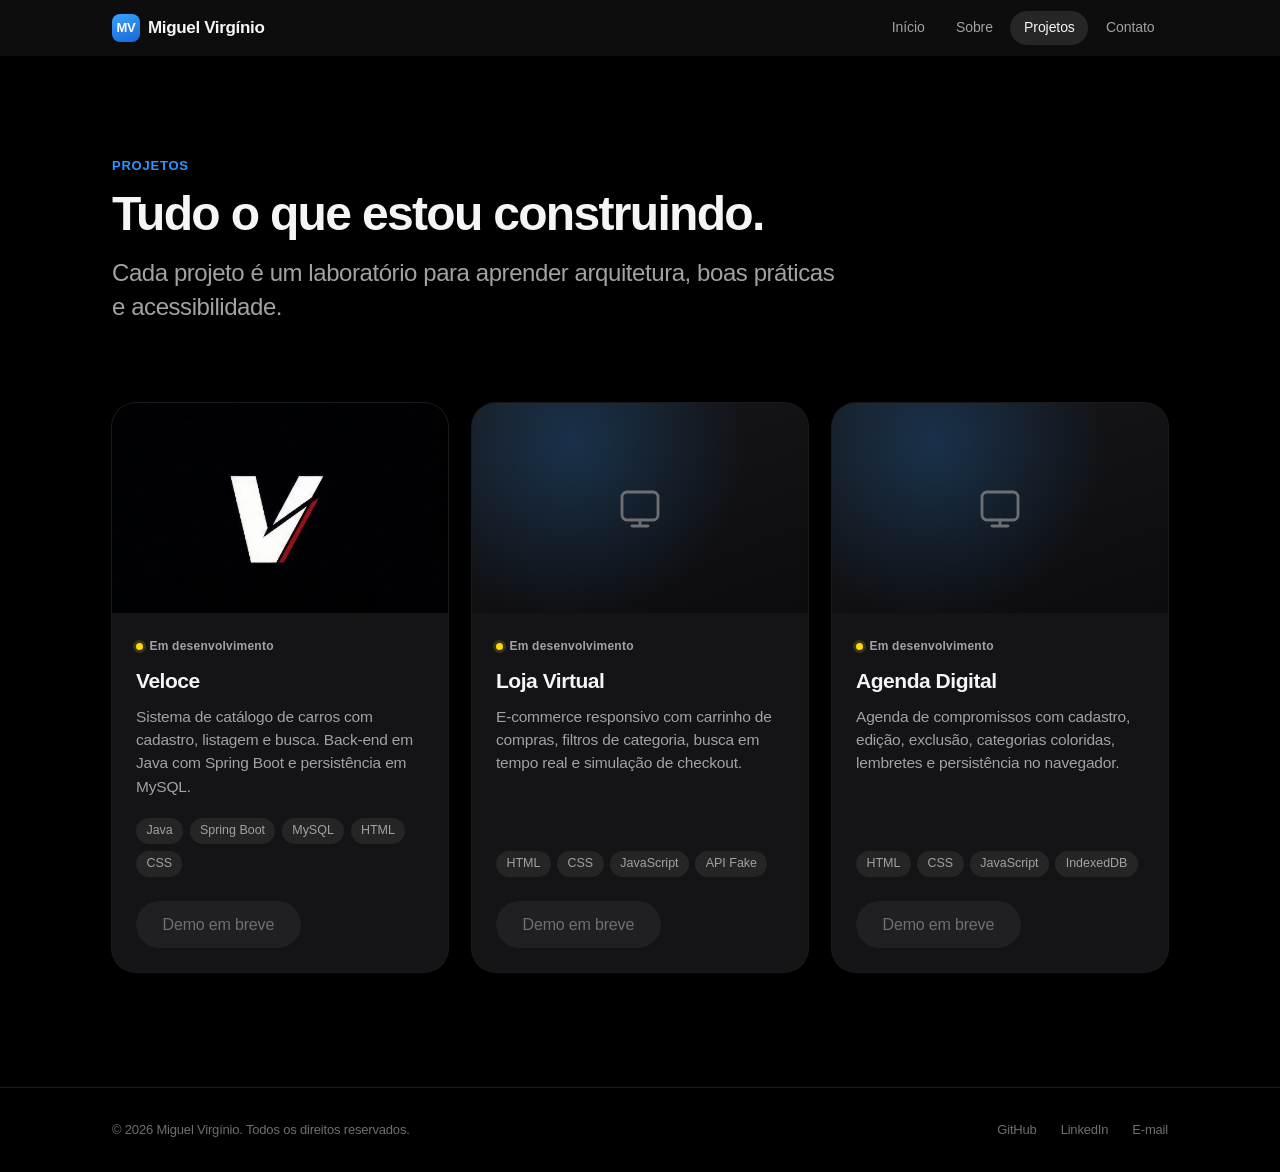
==== projetos.html @ d48370ce "feat: add initial portfolio structure with HTML, CSS, and JavaScript - Created index.html for the ma" ====
<!DOCTYPE html>
<html lang="pt-BR">
<head>
  <meta charset="UTF-8">
  <meta name="viewport" content="width=device-width, initial-scale=1, viewport-fit=cover">
  <title>Projetos | Miguel Virgínio</title>
  <meta name="description" content="Projetos de Miguel Virgínio: Veloce, Loja Virtual e Agenda Digital, com Java, Spring Boot, HTML, CSS e JavaScript.">
  <meta name="author" content="Miguel Virgínio">
  <meta name="theme-color" content="#000000">
  <meta property="og:type" content="website">
  <meta property="og:title" content="Projetos | Miguel Virgínio">
  <meta property="og:description" content="Projetos de Miguel Virgínio: Veloce, Loja Virtual e Agenda Digital, com Java, Spring Boot, HTML, CSS e JavaScript.">
  <meta property="og:locale" content="pt_BR">
  <link rel="icon" href="data:image/svg+xml,%3Csvg xmlns='http://www.w3.org/2000/svg' viewBox='0 0 64 64'%3E%3Crect width='64' height='64' rx='15' fill='%231766d6'/%3E%3Ctext x='32' y='43' font-family='-apple-system,Helvetica,Arial,sans-serif' font-size='30' font-weight='700' text-anchor='middle' fill='white'%3EMV%3C/text%3E%3C/svg%3E">
  <link rel="stylesheet" href="css/style.css">
  <link rel="stylesheet" href="css/responsive.css">
  <script>document.documentElement.classList.add('js');</script>
</head><body>
  <a class="skip-link" href="#conteudo">Pular para o conteúdo</a>

  <header class="header">
    <nav class="navbar" aria-label="Principal">
      <div class="logo">
        <a href="index.html" aria-label="Miguel Virgínio — página inicial"><span class="logo-mark" aria-hidden="true">MV</span>Miguel Virgínio</a>
      </div>

      <button class="menu-toggle" id="menuToggle" aria-label="Abrir menu" aria-expanded="false" aria-controls="navLinks">
        <svg viewBox="0 0 20 20" fill="none" stroke="currentColor" stroke-width="1.6" stroke-linecap="round" aria-hidden="true">
          <line class="linha l1" x1="3" y1="6.5" x2="17" y2="6.5"/>
          <line class="linha l2" x1="3" y1="13.5" x2="17" y2="13.5"/>
        </svg>
      </button>

      <ul class="nav-links" id="navLinks">
        <li><a href="index.html">Início</a></li>
        <li><a href="sobre.html">Sobre</a></li>
        <li><a href="projetos.html" class="active" aria-current="page">Projetos</a></li>
        <li><a href="contato.html">Contato</a></li>
      </ul>
    </nav>
  </header>

  <main id="conteudo">

    <section class="pagina-topo">
      <div class="container">
        <div class="secao-cabecalho" style="margin-bottom:0">
          <span class="eyebrow">Projetos</span>
          <h1 class="title">Tudo o que estou construindo.</h1>
          <p class="lead">Cada projeto é um laboratório para aprender arquitetura, boas práticas e acessibilidade.</p>
        </div>
      </div>
    </section>

    <section class="secao" style="padding-top:clamp(2rem,4vw,3rem)" id="projetos">
      <div class="container">
        <div class="cards-container">
        <article class="card revelar">
          <div class="card-img"><img src="img/veloce.jpg" alt="Logotipo do projeto Veloce" width="600" height="375" loading="lazy" decoding="async"></div>
          <div class="card-conteudo">
            <span class="status">Em desenvolvimento</span>
            <h3>Veloce</h3>
            <p>Sistema de catálogo de carros com cadastro, listagem e busca. Back-end em Java com Spring Boot e persistência em MySQL.</p>
            <div class="tags">
            <span class="tag">Java</span>
            <span class="tag">Spring Boot</span>
            <span class="tag">MySQL</span>
            <span class="tag">HTML</span>
            <span class="tag">CSS</span>
            </div>
          <div class="card-botoes"><a class="btn btn-secondary" aria-disabled="true" role="link">Demo em breve</a></div>
          </div>
        </article>
        <article class="card revelar">
          <div class="card-img placeholder" role="img" aria-label="Pré-visualização em breve"><svg viewBox="0 0 24 24" fill="none" stroke="currentColor" stroke-width="1.4" stroke-linecap="round" stroke-linejoin="round" aria-hidden="true"><rect x="3" y="4" width="18" height="14" rx="2.5"/><path d="M8 21h8M12 18v3"/></svg></div>
          <div class="card-conteudo">
            <span class="status">Em desenvolvimento</span>
            <h3>Loja Virtual</h3>
            <p>E-commerce responsivo com carrinho de compras, filtros de categoria, busca em tempo real e simulação de checkout.</p>
            <div class="tags">
            <span class="tag">HTML</span>
            <span class="tag">CSS</span>
            <span class="tag">JavaScript</span>
            <span class="tag">API Fake</span>
            </div>
          <div class="card-botoes"><a class="btn btn-secondary" aria-disabled="true" role="link">Demo em breve</a></div>
          </div>
        </article>
        <article class="card revelar">
          <div class="card-img placeholder" role="img" aria-label="Pré-visualização em breve"><svg viewBox="0 0 24 24" fill="none" stroke="currentColor" stroke-width="1.4" stroke-linecap="round" stroke-linejoin="round" aria-hidden="true"><rect x="3" y="4" width="18" height="14" rx="2.5"/><path d="M8 21h8M12 18v3"/></svg></div>
          <div class="card-conteudo">
            <span class="status">Em desenvolvimento</span>
            <h3>Agenda Digital</h3>
            <p>Agenda de compromissos com cadastro, edição, exclusão, categorias coloridas, lembretes e persistência no navegador.</p>
            <div class="tags">
            <span class="tag">HTML</span>
            <span class="tag">CSS</span>
            <span class="tag">JavaScript</span>
            <span class="tag">IndexedDB</span>
            </div>
          <div class="card-botoes"><a class="btn btn-secondary" aria-disabled="true" role="link">Demo em breve</a></div>
          </div>
        </article>
        </div>
      </div>
    </section>

  </main>

  <footer class="footer">
    <div class="container">
      <p>&copy; 2026 Miguel Virgínio. Todos os direitos reservados.</p>
      <div class="footer-links">
        <a href="https://github.com/MiguelVirginio" target="_blank" rel="noopener noreferrer">GitHub</a>
        <a href="https://linkedin.com/in/miguel-virginio" target="_blank" rel="noopener noreferrer">LinkedIn</a>
        <a href="mailto:contact.miguelvirginio@gmail.com">E-mail</a>
      </div>
    </div>
  </footer>

  <button class="btn-topo" id="btnTopo" aria-label="Voltar ao topo">
    <svg viewBox="0 0 20 20" fill="none" stroke="currentColor" stroke-width="2" stroke-linecap="round" stroke-linejoin="round" aria-hidden="true"><path d="M10 16V4M4.5 9.5 10 4l5.5 5.5"/></svg>
  </button>

  <script src="js/script.js"></script>
</body>
</html>
---- css/style.css ----
/* ==========================================================================
   Portfólio — Miguel Virgínio
   Design system inspirado nos princípios da Apple: tipografia do sistema,
   materiais translúcidos, hierarquia por espaço/peso e movimento com resposta
   imediata. Tokens primeiro, componentes depois.
   ========================================================================== */

/* ---------- 1. Tokens ---------- */
:root {
  color-scheme: dark;

  /* Superfícies (neutros, sem saturação) */
  --bg:          #000000;
  --bg-elevated: #0b0b0d;
  --surface:     #141416;
  --surface-2:   #1c1c1f;
  --line:        rgba(255, 255, 255, 0.10);
  --line-strong: rgba(255, 255, 255, 0.18);

  /* Texto */
  --text:        #f5f5f7;
  --text-2:      #a1a1a6;
  --text-3:      #6e6e73;

  /* Acento único e contido */
  --accent:      #2997ff;
  --accent-hover:#52adff;
  --accent-soft: rgba(41, 151, 255, 0.14);
  --success:     #30d158;
  --danger:      #ff453a;

  /* Tipografia: fonte do sistema (SF Pro no Apple, Segoe UI/Roboto nos demais) */
  --font: -apple-system, BlinkMacSystemFont, "SF Pro Text", "SF Pro Display",
          "Inter", "Segoe UI", Roboto, "Helvetica Neue", Arial, sans-serif;
  --font-mono: ui-monospace, "SF Mono", "JetBrains Mono", Menlo, Consolas, monospace;

  /* Escala de espaçamento (rem, respeita o tamanho de texto do usuário) */
  --s-1: 0.25rem; --s-2: 0.5rem;  --s-3: 0.75rem; --s-4: 1rem;
  --s-5: 1.5rem;  --s-6: 2rem;    --s-7: 3rem;    --s-8: 5rem;  --s-9: 8rem;

  --radius-s: 10px;
  --radius-m: 16px;
  --radius-l: 24px;
  --radius-pill: 999px;

  --nav-h: 3.5rem;
  --container: 1120px;

  /* Movimento: curva de desaceleração suave (entra rápido, assenta devagar) */
  --ease: cubic-bezier(0.22, 1, 0.36, 1);
  --t-fast: 140ms;
  --t-base: 420ms;

  --material: rgba(18, 18, 20, 0.72);
}

/* ---------- 2. Base ---------- */
*, *::before, *::after { box-sizing: border-box; margin: 0; padding: 0; }

html {
  -webkit-text-size-adjust: 100%;
  scroll-behavior: smooth;
  scroll-padding-top: calc(var(--nav-h) + 1rem);
}

body {
  font: 400 1.0625rem/1.55 var(--font);
  letter-spacing: -0.011em;
  background: var(--bg);
  color: var(--text);
  min-height: 100vh;
  display: flex;
  flex-direction: column;
  -webkit-font-smoothing: antialiased;
  -moz-osx-font-smoothing: grayscale;
  text-rendering: optimizeLegibility;
}

main { flex: 1; }
img  { max-width: 100%; display: block; }
a    { color: inherit; text-decoration: none; }
ul   { list-style: none; }
button { font: inherit; color: inherit; }

::selection { background: var(--accent); color: #fff; }

:focus-visible {
  outline: 2px solid var(--accent);
  outline-offset: 3px;
  border-radius: 6px;
}

.sr-only {
  position: absolute; width: 1px; height: 1px; margin: -1px; padding: 0;
  overflow: hidden; clip: rect(0 0 0 0); white-space: nowrap; border: 0;
}

.skip-link {
  position: absolute; left: var(--s-4); top: -4rem; z-index: 2000;
  background: var(--accent); color: #fff; padding: var(--s-3) var(--s-4);
  border-radius: var(--radius-s); font-weight: 600;
  transition: top var(--t-fast) var(--ease);
}
.skip-link:focus { top: var(--s-4); }

.container {
  width: 100%;
  max-width: var(--container);
  margin-inline: auto;
  padding-inline: clamp(1.25rem, 4vw, 2rem);
}

/* ---------- 3. Tipografia ---------- */
/* Tracking e leading dependem do tamanho: grande = mais apertado */
h1, h2, h3 { font-weight: 600; color: var(--text); text-wrap: balance; }

.display {
  font-size: clamp(2.75rem, 8vw, 5.5rem);
  line-height: 1.02;
  letter-spacing: -0.045em;
  font-weight: 700;
  font-optical-sizing: auto;
}

.title {
  font-size: clamp(2rem, 4.5vw, 3rem);
  line-height: 1.08;
  letter-spacing: -0.035em;
  font-weight: 700;
}

h3 { font-size: 1.3125rem; line-height: 1.2; letter-spacing: -0.022em; }

.eyebrow {
  display: inline-block;
  font-size: 0.8125rem;
  font-weight: 600;
  letter-spacing: 0.06em;
  text-transform: uppercase;
  color: var(--accent);
  margin-bottom: var(--s-3);
}

.lead {
  font-size: clamp(1.1875rem, 2.2vw, 1.5rem);
  line-height: 1.4;
  letter-spacing: -0.018em;
  color: var(--text-2);
  text-wrap: pretty;
}

.muted { color: var(--text-2); }

/* ---------- 4. Navegação (material translúcido) ---------- */
.header {
  position: sticky;
  top: 0;
  z-index: 1000;
  height: var(--nav-h);
  background: var(--material);
  -webkit-backdrop-filter: saturate(180%) blur(22px);
  backdrop-filter: saturate(180%) blur(22px);
  /* Em vez de uma borda dura: um fio de luz que só aparece ao rolar */
  box-shadow: 0 1px 0 transparent;
  transition: box-shadow var(--t-base) var(--ease);
}
.header.rolou { box-shadow: 0 1px 0 var(--line); }

.navbar {
  height: 100%;
  display: flex;
  align-items: center;
  justify-content: space-between;
  max-width: var(--container);
  margin-inline: auto;
  padding-inline: clamp(1.25rem, 4vw, 2rem);
}

.logo a {
  display: inline-flex;
  align-items: center;
  gap: var(--s-2);
  font-size: 1.0625rem;
  font-weight: 600;
  letter-spacing: -0.02em;
  color: var(--text);
}
.logo-mark {
  display: grid; place-items: center;
  width: 1.75rem; height: 1.75rem;
  border-radius: 8px;
  background: linear-gradient(160deg, #3aa3ff, #1766d6);
  color: #fff; font-size: 0.8125rem; font-weight: 700; letter-spacing: -0.02em;
}

.nav-links { display: flex; gap: var(--s-1); align-items: center; }

.nav-links a {
  display: block;
  padding: 0.4rem 0.85rem;
  font-size: 0.875rem;
  letter-spacing: -0.006em;
  color: var(--text-2);
  border-radius: var(--radius-pill);
  transition: color var(--t-fast) ease-out, background-color var(--t-fast) ease-out;
}
.nav-links a:hover { color: var(--text); }
.nav-links a.active { color: var(--text); background: rgba(255, 255, 255, 0.10); }

.menu-toggle {
  display: none;
  width: 2.5rem; height: 2.5rem;
  background: none; border: 0; border-radius: 50%;
  cursor: pointer;
  place-items: center;
  margin-right: -0.5rem;
}
.menu-toggle svg { width: 20px; height: 20px; }
.menu-toggle .linha { transition: transform var(--t-base) var(--ease), opacity var(--t-fast) ease; transform-origin: center; }
.menu-toggle[aria-expanded="true"] .l1 { transform: translateY(4px) rotate(45deg); }
.menu-toggle[aria-expanded="true"] .l2 { transform: translateY(-4px) rotate(-45deg); }

/* ---------- 5. Botões ---------- */
.btn {
  display: inline-flex;
  align-items: center;
  justify-content: center;
  gap: var(--s-2);
  padding: 0.8rem 1.6rem;
  border-radius: var(--radius-pill);
  border: 1px solid transparent;
  font-size: 1rem;
  font-weight: 500;
  letter-spacing: -0.011em;
  line-height: 1.2;
  cursor: pointer;
  transition: background-color var(--t-fast) ease-out,
              border-color var(--t-fast) ease-out,
              transform var(--t-fast) ease-out;
  -webkit-tap-highlight-color: transparent;
  touch-action: manipulation;
}
/* Feedback imediato no toque, não só ao soltar */
.btn:active { transform: scale(0.97); }

.btn-primary { background: var(--accent); color: #fff; }
.btn-primary:hover { background: var(--accent-hover); }

.btn-secondary { background: rgba(255, 255, 255, 0.09); color: var(--text); }
.btn-secondary:hover { background: rgba(255, 255, 255, 0.15); }

.btn-ghost { color: var(--accent); padding-inline: 0.25rem; }
.btn-ghost:hover { color: var(--accent-hover); }
.btn-ghost .seta { transition: transform var(--t-base) var(--ease); }
.btn-ghost:hover .seta { transform: translateX(3px); }

.btn[aria-disabled="true"] {
  color: var(--text-3);
  background: rgba(255, 255, 255, 0.05);
  cursor: default;
  pointer-events: none;
}

/* ---------- 6. Hero ---------- */
.hero {
  position: relative;
  isolation: isolate;
  min-height: calc(100svh - var(--nav-h));
  display: grid;
  place-items: center;
  text-align: center;
  padding: var(--s-8) 0;
  overflow: hidden;
}
/* Brilho estático e discreto (sem movimento de fundo) */
.hero::before {
  content: "";
  position: absolute; inset: 0; z-index: -1;
  background:
    radial-gradient(60rem 32rem at 50% -8%, rgba(41, 151, 255, 0.20), transparent 70%);
}

.hero-content { max-width: 52rem; }

.foto-perfil {
  width: 7.5rem; height: 7.5rem;
  margin: 0 auto var(--s-6);
  border-radius: 50%;
  object-fit: cover;
  object-position: 50% 30%;
  box-shadow: 0 0 0 1px var(--line-strong), 0 18px 50px rgba(0, 0, 0, 0.55);
}

.hero .display { margin-bottom: var(--s-5); }
.hero .lead { max-width: 36rem; margin: 0 auto var(--s-6); }

.hero-acoes {
  display: flex; flex-wrap: wrap; gap: var(--s-3);
  justify-content: center;
}

.hero-meta {
  margin-top: var(--s-7);
  display: flex; flex-wrap: wrap; gap: var(--s-2) var(--s-5);
  justify-content: center;
  font-size: 0.875rem;
  color: var(--text-3);
}
.hero-meta span { display: inline-flex; align-items: center; gap: var(--s-2); }
.hero-meta span::before {
  content: ""; width: 5px; height: 5px; border-radius: 50%; background: var(--text-3);
}

/* ---------- 7. Seções ---------- */
.secao { padding: clamp(4rem, 9vw, var(--s-9)) 0; }
.secao-alt { background: var(--bg-elevated); }

.secao-cabecalho {
  max-width: 40rem;
  margin-bottom: clamp(2.5rem, 5vw, var(--s-7));
}
.secao-cabecalho .lead { margin-top: var(--s-4); }
.secao-cabecalho-centro { margin-inline: auto; text-align: center; }

.pagina-topo { padding: clamp(3.5rem, 8vw, 6rem) 0 clamp(1.5rem, 3vw, 2rem); }

/* ---------- 8. Cards de projeto ---------- */
.cards-container {
  display: grid;
  grid-template-columns: repeat(auto-fill, minmax(min(100%, 19rem), 1fr));
  gap: var(--s-5);
}

.card {
  display: flex;
  flex-direction: column;
  background: var(--surface);
  border-radius: var(--radius-l);
  overflow: hidden;
  box-shadow: 0 0 0 1px var(--line);
  transition: transform var(--t-base) var(--ease),
              box-shadow var(--t-base) var(--ease),
              background-color var(--t-base) var(--ease);
}
.card:hover {
  transform: translateY(-4px);
  background: var(--surface-2);
  box-shadow: 0 0 0 1px var(--line-strong), 0 24px 48px rgba(0, 0, 0, 0.45);
}
.card:active { transform: translateY(-2px) scale(0.995); transition-duration: var(--t-fast); }

.card-img {
  position: relative;
  aspect-ratio: 16 / 10;
  background: #000;
  overflow: hidden;
  display: grid; place-items: center;
}
.card-img img {
  width: 100%; height: 100%;
  object-fit: cover;
  transition: transform 700ms var(--ease);
}
.card:hover .card-img img { transform: scale(1.04); }

/* Placeholder consistente para projetos ainda sem imagem */
.card-img.placeholder {
  background:
    radial-gradient(circle at 30% 20%, rgba(41, 151, 255, 0.22), transparent 60%),
    linear-gradient(160deg, #17171a, #0c0c0e);
}
.card-img.placeholder svg { width: 3rem; height: 3rem; color: var(--text-3); }

.card-conteudo {
  display: flex; flex-direction: column;
  gap: var(--s-3);
  padding: var(--s-5);
  flex: 1;
}

.status {
  display: inline-flex; align-items: center; gap: 0.4rem;
  width: fit-content;
  font-size: 0.75rem; font-weight: 600; letter-spacing: 0.02em;
  color: var(--text-2);
}
.status::before {
  content: ""; width: 7px; height: 7px; border-radius: 50%;
  background: #ffd60a;
  box-shadow: 0 0 0 3px rgba(255, 214, 10, 0.16);
}

.card p { color: var(--text-2); font-size: 0.9688rem; line-height: 1.5; }

.tags { display: flex; flex-wrap: wrap; gap: 0.4rem; margin-top: auto; padding-top: var(--s-2); }
.tag {
  padding: 0.22rem 0.65rem;
  border-radius: var(--radius-pill);
  background: rgba(255, 255, 255, 0.07);
  color: var(--text-2);
  font-size: 0.78rem;
  font-weight: 500;
  letter-spacing: 0;
}

.card-botoes { display: flex; gap: var(--s-3); padding-top: var(--s-3); }

.cta-centro { display: flex; justify-content: center; margin-top: var(--s-7); }

/* ---------- 9. Sobre ---------- */
.bento {
  display: grid;
  grid-template-columns: repeat(12, 1fr);
  gap: var(--s-5);
}
.bloco {
  background: var(--surface);
  border-radius: var(--radius-l);
  padding: clamp(1.5rem, 3vw, 2.25rem);
  box-shadow: 0 0 0 1px var(--line);
}
.bloco h3 { margin-bottom: var(--s-4); }
.bloco p { color: var(--text-2); }
.bloco p + p { margin-top: var(--s-4); }
.bloco strong { color: var(--text); font-weight: 600; }

.span-7 { grid-column: span 7; }
.span-5 { grid-column: span 5; }
.span-12 { grid-column: span 12; }

.timeline { display: grid; gap: var(--s-5); }
.timeline li {
  position: relative;
  padding-left: 1.5rem;
}
.timeline li::before {
  content: ""; position: absolute; left: 0; top: 0.55em;
  width: 8px; height: 8px; border-radius: 50%; background: var(--accent);
}
.timeline li::after {
  content: ""; position: absolute; left: 3.5px; top: calc(0.55em + 12px); bottom: calc(-1 * var(--s-5) - 0.55em + 4px);
  width: 1px; background: var(--line-strong);
}
.timeline li:last-child::after { display: none; }
.timeline strong { display: block; color: var(--text); font-weight: 600; line-height: 1.3; }
.timeline span { color: var(--text-2); font-size: 0.9375rem; }

/* Stack: chips agrupados por categoria (sem barras de "nível" arbitrárias) */
.stack-grid {
  display: grid;
  grid-template-columns: repeat(auto-fit, minmax(13rem, 1fr));
  gap: var(--s-6) var(--s-5);
}
.stack-grupo h4 {
  font-size: 0.8125rem; font-weight: 600; letter-spacing: 0.05em; text-transform: uppercase;
  color: var(--text-3); margin-bottom: var(--s-3);
}
.chips { display: flex; flex-wrap: wrap; gap: var(--s-2); }
.chip {
  padding: 0.4rem 0.85rem;
  border-radius: var(--radius-pill);
  background: rgba(255, 255, 255, 0.07);
  color: var(--text);
  font-size: 0.9rem;
  font-weight: 500;
  box-shadow: inset 0 0 0 1px var(--line);
  transition: background-color var(--t-fast) ease-out, transform var(--t-fast) ease-out;
}
.chip:hover { background: rgba(255, 255, 255, 0.12); }
.chip:active { transform: scale(0.96); }

/* ---------- 10. Contato ---------- */
.contato-container {
  display: grid;
  grid-template-columns: minmax(0, 5fr) minmax(0, 7fr);
  gap: clamp(2rem, 5vw, var(--s-8));
  align-items: start;
}

.contato-itens { display: grid; gap: var(--s-3); }
.contato-item {
  display: flex; align-items: center; gap: var(--s-4);
  padding: var(--s-4);
  border-radius: var(--radius-m);
  background: var(--surface);
  box-shadow: 0 0 0 1px var(--line);
  transition: background-color var(--t-fast) ease-out, transform var(--t-fast) ease-out;
}
a.contato-item:hover { background: var(--surface-2); }
a.contato-item:active { transform: scale(0.985); }
.contato-item .icone {
  display: grid; place-items: center; flex-shrink: 0;
  width: 2.5rem; height: 2.5rem; border-radius: 12px;
  background: var(--accent-soft); color: var(--accent);
}
.contato-item .icone svg { width: 20px; height: 20px; }
.contato-item small { display: block; color: var(--text-3); font-size: 0.8125rem; line-height: 1.2; }
.contato-item span.valor { color: var(--text); font-weight: 500; font-size: 0.9688rem; overflow-wrap: anywhere; }

.formulario {
  display: grid; gap: var(--s-5);
  background: var(--surface);
  border-radius: var(--radius-l);
  padding: clamp(1.5rem, 3vw, 2.5rem);
  box-shadow: 0 0 0 1px var(--line);
}
.form-grupo { display: grid; gap: var(--s-2); }
.form-grupo label { font-size: 0.875rem; font-weight: 500; color: var(--text-2); }
.obrigatorio { color: var(--text-3); }

.form-grupo input,
.form-grupo textarea {
  width: 100%;
  background: var(--bg);
  border: 1px solid var(--line-strong);
  border-radius: var(--radius-s);
  padding: 0.85rem 1rem;
  color: var(--text);
  font: inherit;
  font-size: 1rem;           /* >=16px evita zoom automático no iOS */
  letter-spacing: -0.011em;
  transition: border-color var(--t-fast) ease-out, box-shadow var(--t-fast) ease-out;
}
.form-grupo textarea { resize: vertical; min-height: 9rem; }
.form-grupo input::placeholder,
.form-grupo textarea::placeholder { color: var(--text-3); }
.form-grupo input:focus,
.form-grupo textarea:focus {
  outline: none;
  border-color: var(--accent);
  box-shadow: 0 0 0 4px var(--accent-soft);
}
.form-grupo input.erro,
.form-grupo textarea.erro { border-color: var(--danger); box-shadow: 0 0 0 4px rgba(255, 69, 58, 0.14); }

.erro-msg { color: var(--danger); font-size: 0.8125rem; min-height: 1.1em; }

.formulario .btn { width: 100%; padding-block: 0.95rem; }

.form-nota { font-size: 0.8125rem; color: var(--text-3); text-align: center; }

.sucesso-msg {
  display: none;
  background: rgba(48, 209, 88, 0.12);
  color: var(--success);
  padding: var(--s-4);
  border-radius: var(--radius-s);
  text-align: center;
  font-weight: 500;
  font-size: 0.9375rem;
  animation: entrar var(--t-base) var(--ease);
}
.sucesso-msg.visivel { display: block; }

@keyframes entrar {
  from { opacity: 0; transform: translateY(8px); }
  to   { opacity: 1; transform: translateY(0); }
}

/* ---------- 11. Footer ---------- */
.footer {
  padding: var(--s-6) 0;
  border-top: 1px solid var(--line);
  color: var(--text-3);
  font-size: 0.8125rem;
}
.footer .container {
  display: flex; flex-wrap: wrap; gap: var(--s-3) var(--s-5);
  justify-content: space-between; align-items: center;
}
.footer-links { display: flex; gap: var(--s-5); }
.footer-links a { transition: color var(--t-fast) ease-out; }
.footer-links a:hover { color: var(--text); }

/* ---------- 12. Voltar ao topo ---------- */
.btn-topo {
  position: fixed;
  right: max(1.25rem, env(safe-area-inset-right));
  bottom: max(1.25rem, env(safe-area-inset-bottom));
  z-index: 900;
  width: 2.75rem; height: 2.75rem;
  display: grid; place-items: center;
  border: 0; border-radius: 50%;
  cursor: pointer;
  color: var(--text);
  background: var(--material);
  -webkit-backdrop-filter: saturate(180%) blur(20px);
  backdrop-filter: saturate(180%) blur(20px);
  box-shadow: 0 0 0 1px var(--line-strong), 0 10px 30px rgba(0, 0, 0, 0.5);
  opacity: 0;
  transform: translateY(12px) scale(0.9);
  pointer-events: none;
  transition: opacity var(--t-base) var(--ease), transform var(--t-base) var(--ease);
}
.btn-topo svg { width: 18px; height: 18px; }
.btn-topo.visivel { opacity: 1; transform: none; pointer-events: auto; }
.btn-topo.visivel:active { transform: scale(0.93); transition-duration: var(--t-fast); }

/* ---------- 13. Revelar ao rolar (só com JS, só se movimento permitido) ---------- */
.js .revelar {
  opacity: 0;
  transform: translateY(22px);
  transition: opacity 700ms var(--ease), transform 700ms var(--ease);
  transition-delay: calc(var(--i, 0) * 70ms);
}
.js .revelar.visivel-scroll { opacity: 1; transform: none; }

/* Entrada do hero (CSS puro, sem esperar o JS) */
.hero-content > * { animation: entrar 900ms var(--ease) both; }
.hero-content > *:nth-child(2) { animation-delay: 80ms; }
.hero-content > *:nth-child(3) { animation-delay: 160ms; }
.hero-content > *:nth-child(4) { animation-delay: 240ms; }
.hero-content > *:nth-child(5) { animation-delay: 320ms; }

/* ---------- 14. Acessibilidade de movimento, transparência e contraste ---------- */
@media (prefers-reduced-motion: reduce) {
  html { scroll-behavior: auto; }
  *, *::before, *::after {
    animation-duration: 0.01ms !important;
    animation-delay: 0ms !important;
    transition-duration: 0.01ms !important;
    transition-delay: 0ms !important;
  }
  .js .revelar { opacity: 1; transform: none; }
}

@media (prefers-reduced-transparency: reduce) {
  :root { --material: #121214; }
  .header, .btn-topo, .nav-links { -webkit-backdrop-filter: none; backdrop-filter: none; }
}

@media (prefers-contrast: more) {
  :root {
    --text-2: #d2d2d7; --text-3: #a1a1a6;
    --line: rgba(255, 255, 255, 0.28); --line-strong: rgba(255, 255, 255, 0.5);
    --material: #0b0b0d;
  }
}

/* Títulos de topo de página podem ser mais largos */
.pagina-topo .secao-cabecalho { max-width: 52rem; }
---- css/responsive.css ----
/* ==========================================================================
   Responsividade
   Tablet: até 860px · Mobile: até 520px
   ========================================================================== */

@media (max-width: 860px) {

  /* Menu vira uma folha translúcida que nasce do botão (origem ancorada) */
  .menu-toggle { display: grid; }

  .nav-links {
    position: absolute;
    top: calc(var(--nav-h) + 0.5rem);
    right: clamp(1rem, 4vw, 1.5rem);
    left: clamp(1rem, 4vw, 1.5rem);
    flex-direction: column;
    align-items: stretch;
    gap: 0;
    padding: var(--s-2);
    background: var(--material);
    -webkit-backdrop-filter: saturate(180%) blur(28px);
    backdrop-filter: saturate(180%) blur(28px);
    border-radius: var(--radius-l);
    box-shadow: 0 0 0 1px var(--line-strong), 0 30px 60px rgba(0, 0, 0, 0.55);

    transform-origin: top right;
    opacity: 0;
    transform: scale(0.96) translateY(-8px);
    visibility: hidden;
    pointer-events: none;
    transition: opacity var(--t-base) var(--ease),
                transform var(--t-base) var(--ease),
                visibility 0s linear var(--t-base);
  }
  .nav-links.aberto {
    opacity: 1;
    transform: none;
    visibility: visible;
    pointer-events: auto;
    transition-delay: 0s;
  }

  .nav-links a {
    padding: 0.9rem 1rem;
    font-size: 1.0625rem;
    color: var(--text);
    border-radius: var(--radius-m);
  }
  .nav-links a.active { background: rgba(255, 255, 255, 0.10); }

  .hero { padding: var(--s-7) 0; }

  /* Bento vira coluna única */
  .span-7, .span-5 { grid-column: span 12; }

  .contato-container { grid-template-columns: 1fr; }
}

@media (max-width: 520px) {
  body { font-size: 1rem; }

  .foto-perfil { width: 6.25rem; height: 6.25rem; }

  .hero-acoes { flex-direction: column; align-items: stretch; }
  .hero-acoes .btn { width: 100%; }

  .card-botoes .btn { flex: 1; }

  .footer .container { flex-direction: column; text-align: center; }
}
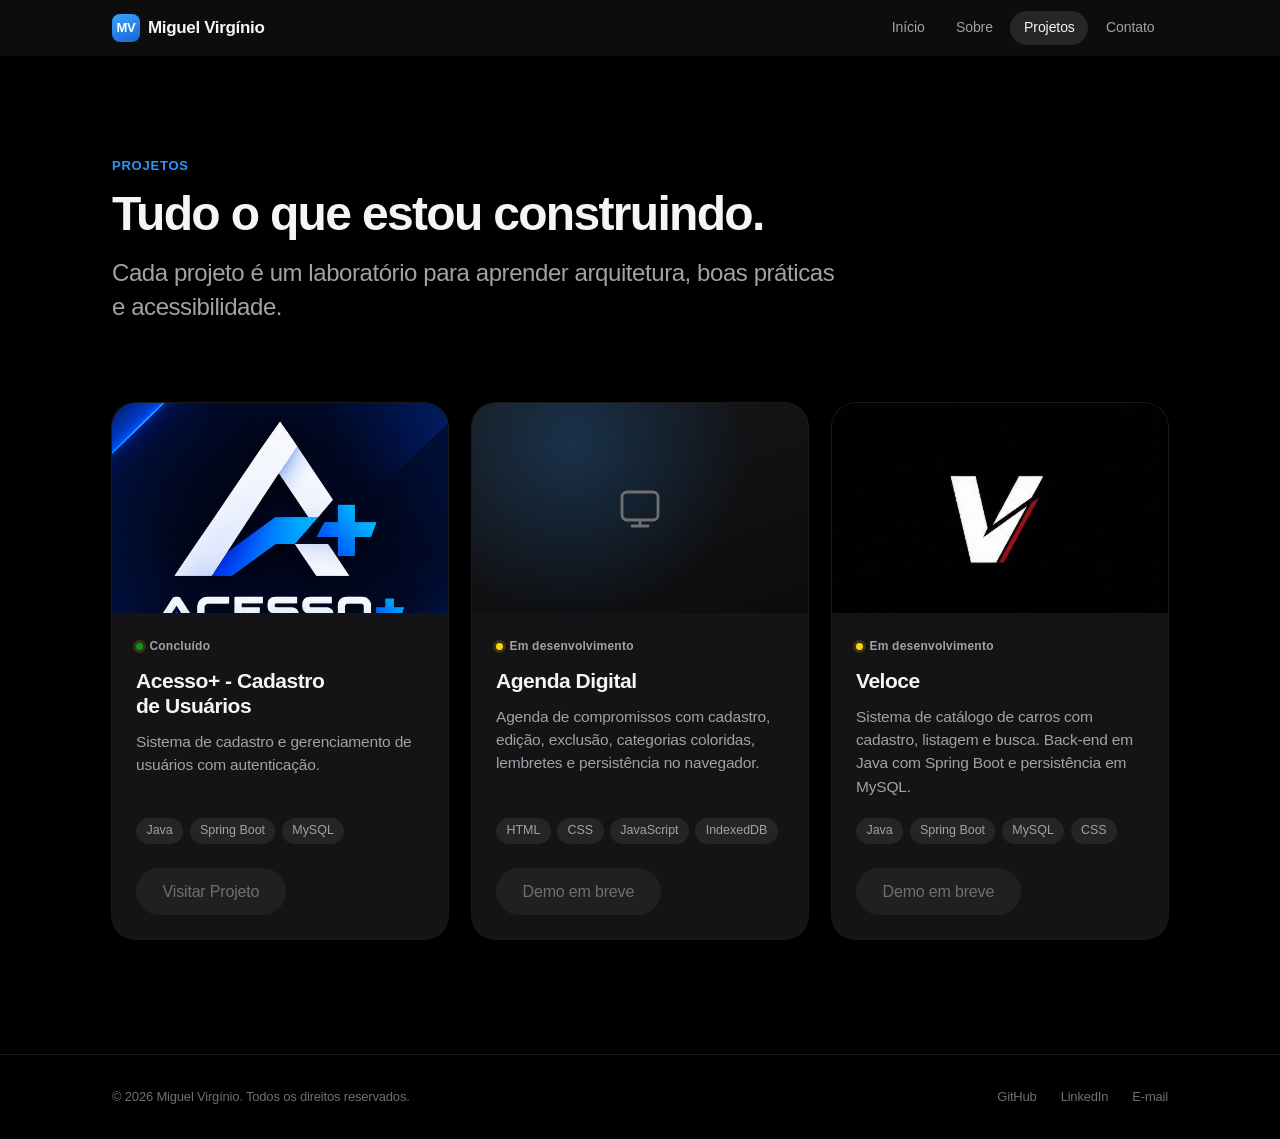
==== commit f38f2e2a: "Refactor code structure for improved readability and maintainability" ====
--- a/projetos.html
+++ b/projetos.html
@@ -55,37 +55,22 @@
     <section class="secao" style="padding-top:clamp(2rem,4vw,3rem)" id="projetos">
       <div class="container">
         <div class="cards-container">
-        <article class="card revelar">
-          <div class="card-img"><img src="img/veloce.jpg" alt="Logotipo do projeto Veloce" width="600" height="375" loading="lazy" decoding="async"></div>
+
+ <article class="card revelar">
+          <div class="card-img"><img src="img/Acesso Logo.webp" alt="Logotipo do projeto Acesso+" width="600" height="375" loading="lazy" decoding="async"></div>
           <div class="card-conteudo">
-            <span class="status">Em desenvolvimento</span>
-            <h3>Veloce</h3>
-            <p>Sistema de catálogo de carros com cadastro, listagem e busca. Back-end em Java com Spring Boot e persistência em MySQL.</p>
+            <span class="status-concluido">Concluído</span>
+            <h3>Acesso+ - Cadastro de Usuários</h3>
+            <p>Sistema de cadastro e gerenciamento de usuários com autenticação.</p>
             <div class="tags">
             <span class="tag">Java</span>
             <span class="tag">Spring Boot</span>
             <span class="tag">MySQL</span>
-            <span class="tag">HTML</span>
-            <span class="tag">CSS</span>
             </div>
-          <div class="card-botoes"><a class="btn btn-secondary" aria-disabled="true" role="link">Demo em breve</a></div>
+          <div class="card-botoes"><a class="btn btn-secondary" aria-disabled="true" href="" role="link">Visitar Projeto</a></div>
           </div>
         </article>
-        <article class="card revelar">
-          <div class="card-img placeholder" role="img" aria-label="Pré-visualização em breve"><svg viewBox="0 0 24 24" fill="none" stroke="currentColor" stroke-width="1.4" stroke-linecap="round" stroke-linejoin="round" aria-hidden="true"><rect x="3" y="4" width="18" height="14" rx="2.5"/><path d="M8 21h8M12 18v3"/></svg></div>
-          <div class="card-conteudo">
-            <span class="status">Em desenvolvimento</span>
-            <h3>Loja Virtual</h3>
-            <p>E-commerce responsivo com carrinho de compras, filtros de categoria, busca em tempo real e simulação de checkout.</p>
-            <div class="tags">
-            <span class="tag">HTML</span>
-            <span class="tag">CSS</span>
-            <span class="tag">JavaScript</span>
-            <span class="tag">API Fake</span>
-            </div>
-          <div class="card-botoes"><a class="btn btn-secondary" aria-disabled="true" role="link">Demo em breve</a></div>
-          </div>
-        </article>
+
         <article class="card revelar">
           <div class="card-img placeholder" role="img" aria-label="Pré-visualização em breve"><svg viewBox="0 0 24 24" fill="none" stroke="currentColor" stroke-width="1.4" stroke-linecap="round" stroke-linejoin="round" aria-hidden="true"><rect x="3" y="4" width="18" height="14" rx="2.5"/><path d="M8 21h8M12 18v3"/></svg></div>
           <div class="card-conteudo">
@@ -101,6 +86,23 @@
           <div class="card-botoes"><a class="btn btn-secondary" aria-disabled="true" role="link">Demo em breve</a></div>
           </div>
         </article>
+
+<article class="card revelar">
+          <div class="card-img"><img src="img/veloce.jpg" alt="Logotipo do projeto Veloce" width="600" height="375" loading="lazy" decoding="async"></div>
+          <div class="card-conteudo">
+            <span class="status">Em desenvolvimento</span>
+            <h3>Veloce</h3>
+            <p>Sistema de catálogo de carros com cadastro, listagem e busca. Back-end em Java com Spring Boot e persistência em MySQL.</p>
+            <div class="tags">
+            <span class="tag">Java</span>
+            <span class="tag">Spring Boot</span>
+            <span class="tag">MySQL</span>
+            <span class="tag">CSS</span>
+            </div>
+          <div class="card-botoes"><a class="btn btn-secondary" aria-disabled="true" role="link">Demo em breve</a></div>
+          </div>
+        </article>
+
         </div>
       </div>
     </section>
--- a/css/style.css
+++ b/css/style.css
@@ -280,7 +280,9 @@
     radial-gradient(60rem 32rem at 50% -8%, rgba(41, 151, 255, 0.20), transparent 70%);
 }
 
-.hero-content { max-width: 52rem; }
+.hero-content {  width: 100%;
+    max-width: 52rem;
+    margin-inline: auto; }
 
 .foto-perfil {
   width: 7.5rem; height: 7.5rem;
@@ -387,6 +389,17 @@
 .status::before {
   content: ""; width: 7px; height: 7px; border-radius: 50%;
   background: #ffd60a;
+  box-shadow: 0 0 0 3px rgba(255, 214, 10, 0.16);
+}
+.status-concluido {
+  display: inline-flex; align-items: center; gap: 0.4rem;
+  width: fit-content;
+  font-size: 0.75rem; font-weight: 600; letter-spacing: 0.02em;
+  color: var(--text-2);
+}
+.status-concluido::before {
+  content: ""; width: 7px; height: 7px; border-radius: 50%;
+  background: #0b9717;
   box-shadow: 0 0 0 3px rgba(255, 214, 10, 0.16);
 }
 
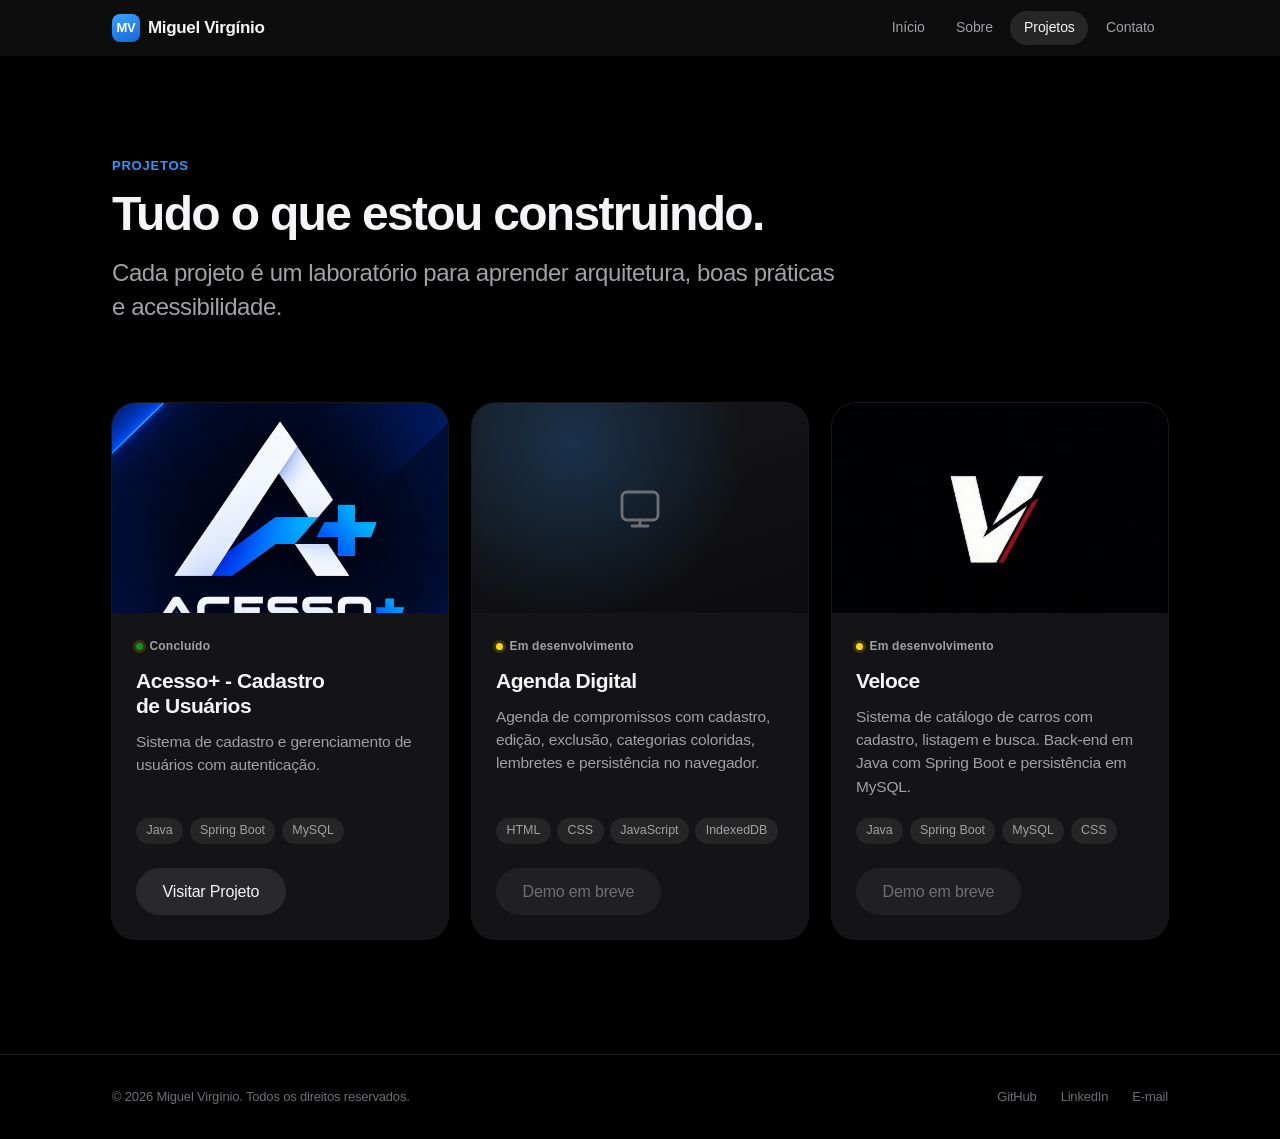
==== commit 179323a1: "feat: atualizar link do projeto para Cadastro de Funcionarios" ====
--- a/projetos.html
+++ b/projetos.html
@@ -67,7 +67,7 @@
             <span class="tag">Spring Boot</span>
             <span class="tag">MySQL</span>
             </div>
-          <div class="card-botoes"><a class="btn btn-secondary" aria-disabled="true" href="" role="link">Visitar Projeto</a></div>
+          <div class="card-botoes"><a class="btn btn-secondary" href="https://github.com/MiguelVirginio/Cadastro-de-Funcionarios" target="_blank" rel="noopener noreferrer" role="link">Visitar Projeto</a></div>
           </div>
         </article>
 
